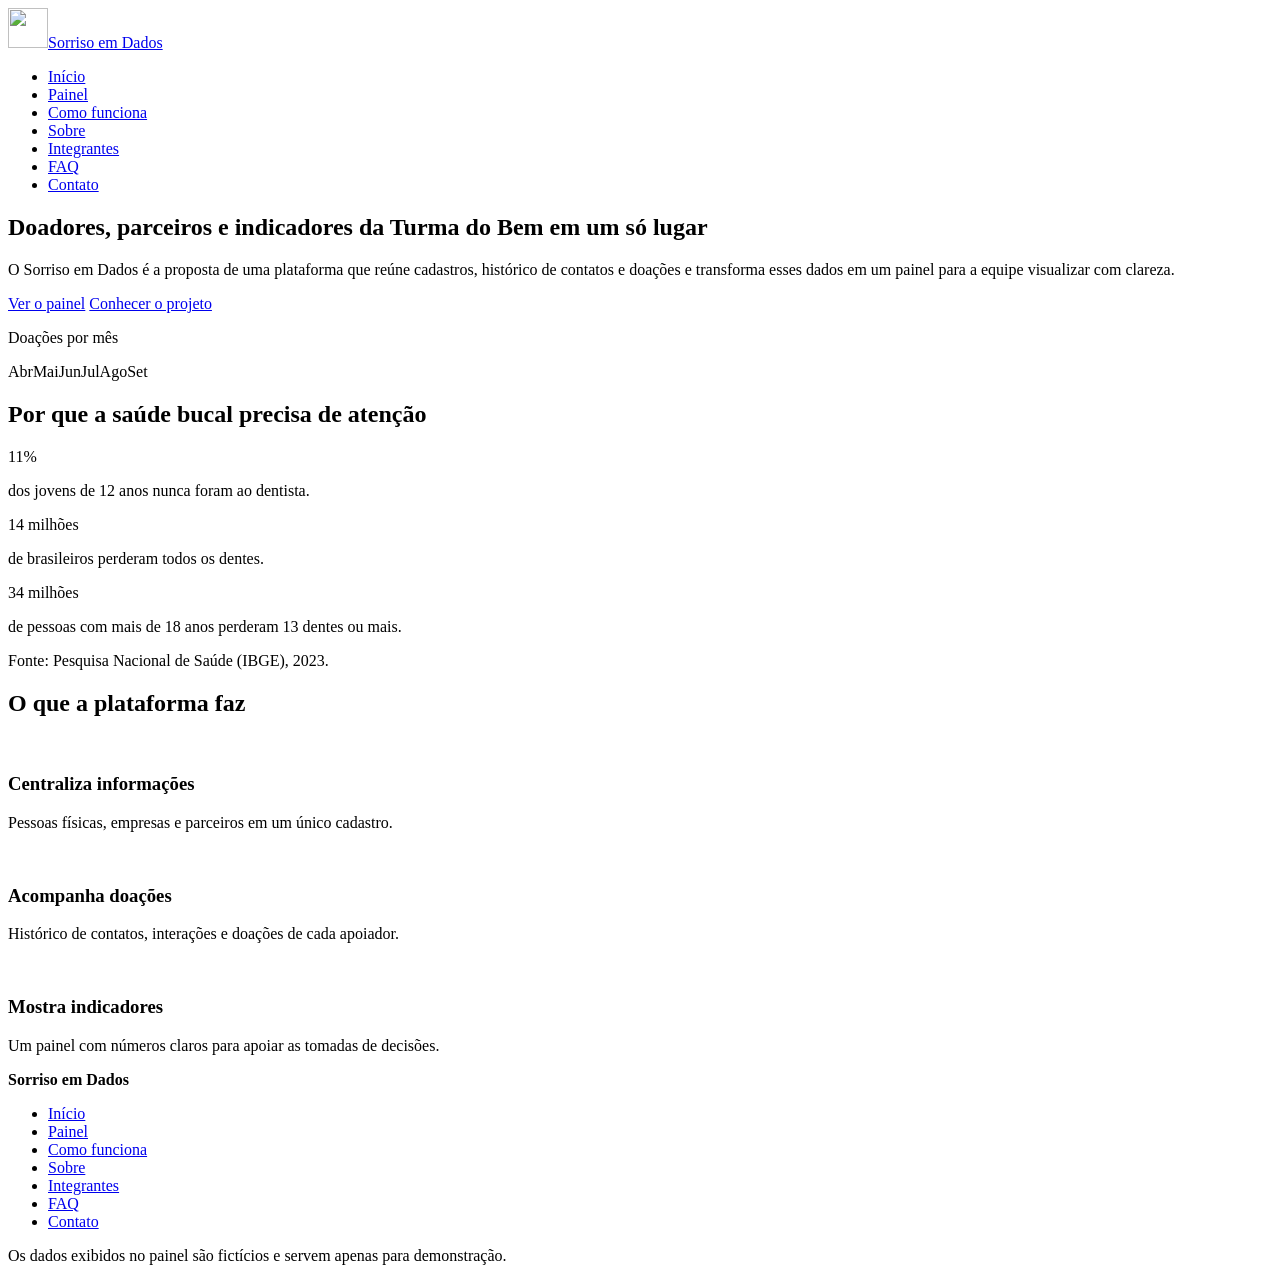
==== index.html @ 006eeec0 "Alteração da identidade visual" ====
<!DOCTYPE html>
<html lang="pt-BR">
    <head>
        <meta charset="UTF-8">
        <meta name="viewport" content="width=device-width, initial-scale=1.0">
        <meta name="description" content="Plataforma que centraliza doadores, parceiros e indicadores da Turma do Bem.">
        <title>Início - Sorriso em Dados</title>
        <link rel="icon" href="imagens/logo.svg" type="image/svg+xml">
        <link rel="stylesheet" href="css/style.css">
    </head>
    <body>
        <!-- Cabeçalho padrão (igual em todas as páginas) -->
        <header class="cabecalho">
            <div class="container cabecalho__interno">
                <a class="marca" href="index.html"><img src="imagens/logo.svg" alt="" width="40" height="40">Sorriso em Dados</a>
                <nav aria-label="Menu principal">
                    <ul class="menu__lista">
                        <li><a class="menu__link" href="index.html" aria-current="page">Início</a></li>
                        <li><a class="menu__link" href="dashboard.html">Painel</a></li>
                        <li><a class="menu__link" href="integracao.html">Como funciona</a></li>
                        <li><a class="menu__link" href="sobre.html">Sobre</a></li>
                        <li><a class="menu__link" href="integrantes.html">Integrantes</a></li>
                        <li><a class="menu__link" href="faq.html">FAQ</a></li>
                        <li><a class="menu__link" href="contato.html">Contato</a></li>
                    </ul>
                </nav>
            </div>
        </header>
        <main>
            <!-- Hero: apresentação do projeto -->
            <section class="hero" aria-labelledby="t-hero">
                <div class="container hero__conteudo">
                    <div>
                        <h1 id="t-hero">Doadores, parceiros e indicadores da Turma do Bem em um só lugar</h1>
                        <p class="hero__lead">O Sorriso em Dados é a proposta de uma plataforma que reúne cadastros, histórico de contatos e doações e transforma esses dados em um painel para a equipe visualizar com clareza.</p>
                        <div class="hero__acoes">
                            <a class="btn btn--primario" href="dashboard.html">Ver o painel</a>
                            <a class="btn btn--secundario" href="sobre.html">Conhecer o projeto</a>
                        </div>
                    </div>
                    <div class="previa" role="img" aria-label="Prévia ilustrativa do painel: gráfico de barras com doações por mês">
                        <p class="previa__titulo">Doações por mês</p>
                        <div class="barras">
                            <div class="barras__item pct-80"></div>
                            <div class="barras__item pct-75"></div>
                            <div class="barras__item pct-90"></div>
                            <div class="barras__item pct-85"></div>
                            <div class="barras__item pct-90"></div>
                            <div class="barras__item pct-95"></div>
                        </div>
                        <div class="rotulos"><span>Abr</span><span>Mai</span><span>Jun</span><span>Jul</span><span>Ago</span><span>Set</span></div>
                    </div>
                </div>
            </section>
            <!-- O desafio -->
            <section class="secao " aria-labelledby="t-desafio">
                <div class="container">
                    <h2 id="t-desafio">Por que a saúde bucal precisa de atenção</h2>
                    <div class="grade grade--3">
                        <article class="card"><span class="destaque">11%</span><p>dos jovens de 12 anos nunca foram ao dentista.</p></article>
                        <article class="card"><span class="destaque">14 milhões</span><p>de brasileiros perderam todos os dentes.</p></article>
                        <article class="card"><span class="destaque">34 milhões</span><p>de pessoas com mais de 18 anos perderam 13 dentes ou mais.</p></article>
                    </div>
                    <p>Fonte: Pesquisa Nacional de Saúde (IBGE), 2023.</p>
                </div>
            </section>
            <!-- O que a plataforma faz -->
            <section class="secao secao--menta" aria-labelledby="t-faz">
                <div class="container">
                    <h2 id="t-faz">O que a plataforma faz</h2>
                    <div class="grade grade--3">
                        <article class="card">
                            <img class="card__icone" src="imagens/icone-cadastro.svg" alt="">
                            <h3>Centraliza informações</h3>
                            <p>Pessoas físicas, empresas e parceiros em um único cadastro.</p>
                        </article><article class="card">
                            <img class="card__icone" src="imagens/icone-doacao.svg" alt="">
                            <h3>Acompanha doações</h3>
                            <p>Histórico de contatos, interações e doações de cada apoiador.</p>
                        </article><article class="card">
                            <img class="card__icone" src="imagens/icone-grafico.svg" alt="">
                            <h3>Mostra indicadores</h3>
                            <p>Um painel com números claros para apoiar as tomadas de decisões.</p>
                        </article>
                    </div>
                </div>
            </section>
        </main>
        <!-- Rodapé padrão (igual em todas as páginas) -->
        <footer class="rodape">
            <div class="container">
                <p><strong>Sorriso em Dados</strong></p>
                <ul class="rodape__lista">
                    <li><a href="index.html">Início</a></li>
                    <li><a href="dashboard.html">Painel</a></li>
                    <li><a href="integracao.html">Como funciona</a></li>
                    <li><a href="sobre.html">Sobre</a></li>
                    <li><a href="integrantes.html">Integrantes</a></li>
                    <li><a href="faq.html">FAQ</a></li>
                    <li><a href="contato.html">Contato</a></li>
                </ul>
                <p>Os dados exibidos no painel são fictícios e servem apenas para demonstração.</p>
            </div>
        </footer>
    </body>
</html>
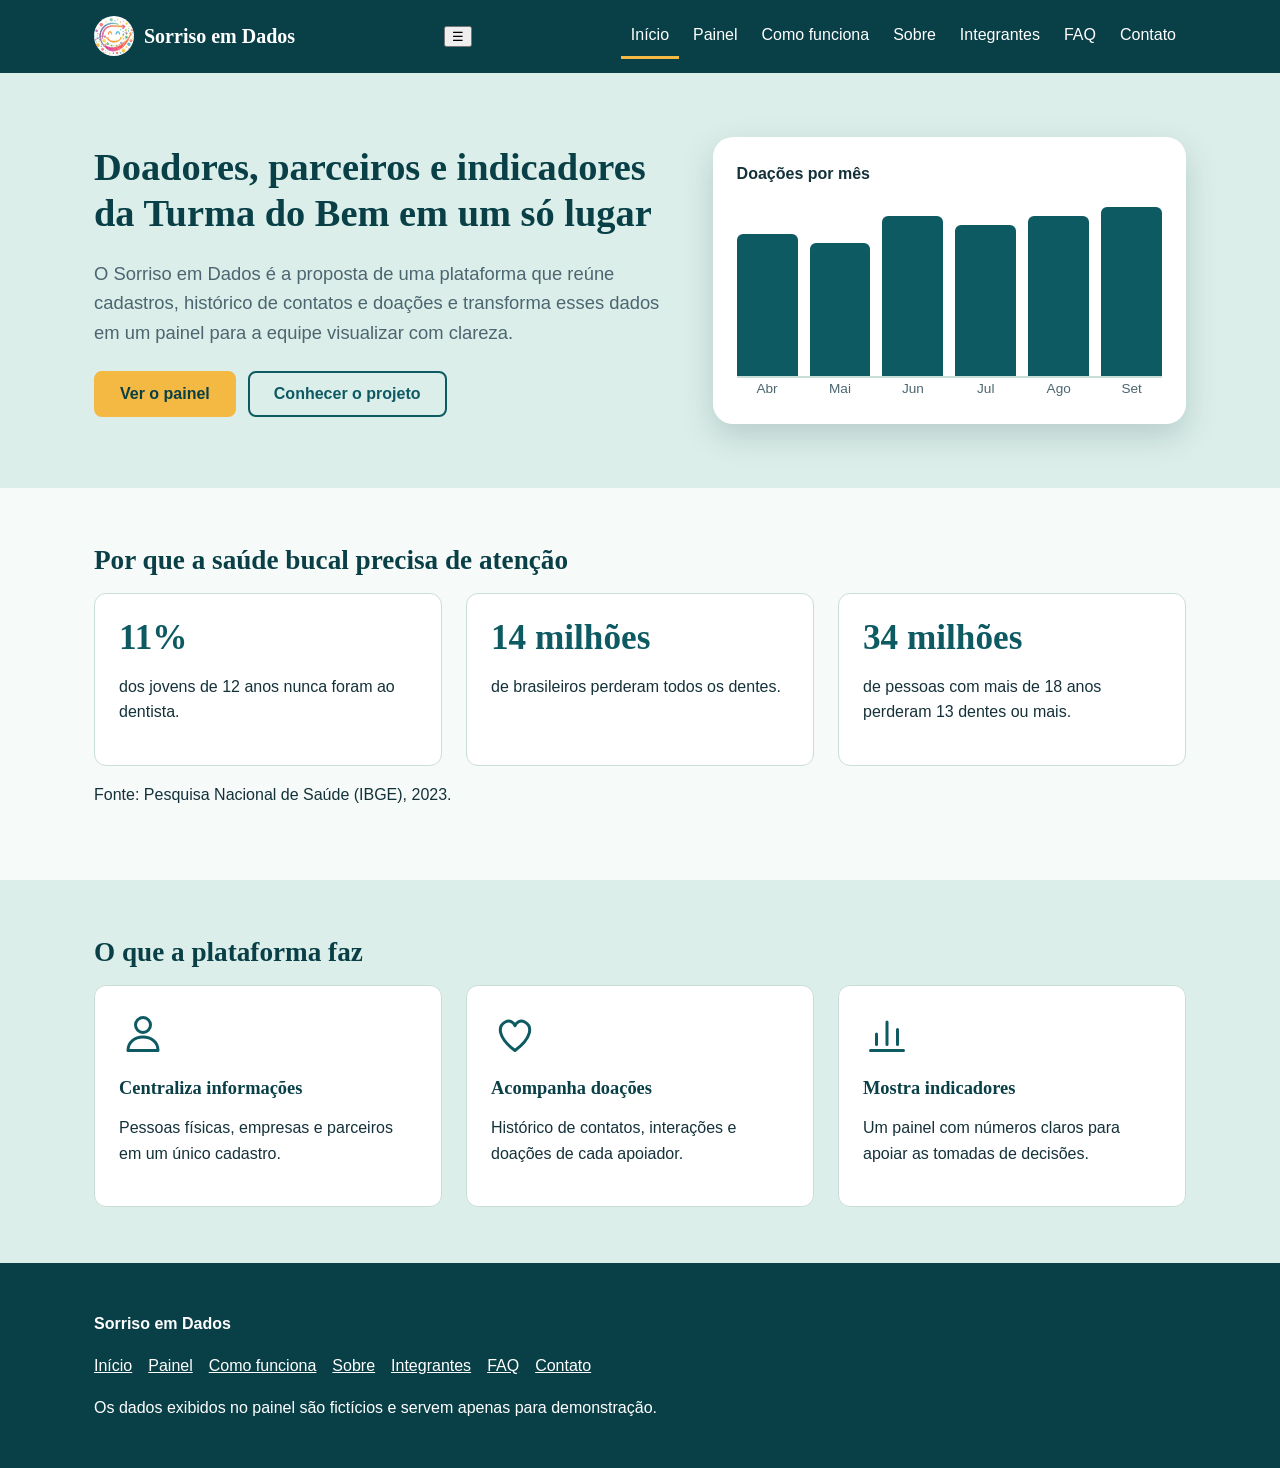
==== commit 0337b97a: "Adiciona botão do menu hambúrguer e link do script nas páginas" ====
--- a/index.html
+++ b/index.html
@@ -7,13 +7,19 @@
         <title>Início - Sorriso em Dados</title>
         <link rel="icon" href="imagens/logo.svg" type="image/svg+xml">
         <link rel="stylesheet" href="css/style.css">
+        <script src="js/script.js" defer></script>
     </head>
     <body>
         <!-- Cabeçalho padrão (igual em todas as páginas) -->
         <header class="cabecalho">
             <div class="container cabecalho__interno">
                 <a class="marca" href="index.html"><img src="imagens/logo.svg" alt="" width="40" height="40">Sorriso em Dados</a>
-                <nav aria-label="Menu principal">
+                <!-- Botão do menu hambúrguer (aparece só em telas menores) -->
+                <button class="menu__botao" type="button"
+                    aria-expanded="false"
+                    aria-controls="menu-principal"
+                    aria-label="Abrir menu">☰</button>
+                <nav id="menu-principal" aria-label="Menu principal">
                     <ul class="menu__lista">
                         <li><a class="menu__link" href="index.html" aria-current="page">Início</a></li>
                         <li><a class="menu__link" href="dashboard.html">Painel</a></li>
--- a/css/style.css
+++ b/css/style.css
@@ -0,0 +1,139 @@
+/* ==========================================================
+   style.css - Sorriso em Dados (Sprint 01, desktop)
+   1 Variáveis | 2 Base | 3 Layout | 4 Cabeçalho | 5 Botões
+   6 Cards | 7 Componentes | 8 Formulário | 9 Rodapé
+   10 Utilitários | 11 Media queries (992px e 1300px)
+   ========================================================== */
+
+/* ===== 1. Variáveis (paleta e tipografia) ===== */
+:root{--fundo:#F6FAF8;--branco:#fff;--primaria:#0E5A63;--escura:#093F46;--sol:#F4B942;--texto:#14313A;--suave:#4B6670;--menta:#DCEEE9;--borda:#C9DED8;--titulo:Georgia,"Times New Roman",serif;--corpo:"Segoe UI",Roboto,Arial,sans-serif}
+
+/* ===== 2. Base ===== */
+*,*::before,*::after{box-sizing:border-box}
+body{margin:0;font:1rem/1.6 var(--corpo);color:var(--texto);background:var(--fundo)}
+img{max-width:100%}
+h1,h2,h3{font-family:var(--titulo);line-height:1.2;margin:0 0 .6em;color:var(--escura)}
+h1{font-size:2.4rem}
+h2{font-size:1.7rem}
+h3{font-size:1.15rem}
+a{color:var(--primaria)}
+:focus-visible{outline:3px solid var(--primaria);outline-offset:3px}
+.cabecalho :focus-visible,.rodape :focus-visible{outline-color:var(--sol)}
+.sr-somente{position:absolute;left:-9999px}
+
+/* ===== 3. Layout ===== */
+.container{margin:0 auto;padding:0 24px}
+.secao{padding:56px 0}
+.secao--menta{background:var(--menta)}
+.grade{display:grid;gap:24px}
+.aviso{background:#FCEBC2;border-radius:8px;padding:10px 16px;font-size:.95rem}
+
+/* ===== 4. Cabeçalho e menu ===== */
+.cabecalho{background:var(--escura);color:#fff}
+.cabecalho__interno{display:flex;align-items:center;justify-content:space-between;padding-top:14px;padding-bottom:14px}
+.marca{display:flex;align-items:center;gap:10px;color:#fff;text-decoration:none;font:700 1.25rem var(--titulo)}
+.menu__lista{display:flex;gap:4px;margin:0;padding:0;list-style:none}
+.menu__link{display:block;padding:8px 10px;color:#fff;text-decoration:none;border-bottom:3px solid transparent}
+.menu__link:hover,.menu__link[aria-current="page"]{border-color:var(--sol)}
+
+/* ===== 5. Botões ===== */
+.btn{display:inline-block;padding:12px 24px;border:2px solid var(--primaria);border-radius:8px;font:700 1rem var(--corpo);text-decoration:none;cursor:pointer}
+.btn--primario{background:var(--sol);border-color:var(--sol);color:var(--escura)}
+.btn--secundario{background:transparent;color:var(--primaria)}
+
+/* ===== 6. Cards ===== */
+.card{background:var(--branco);border:1px solid var(--borda);border-radius:12px;padding:24px}
+.card__icone{width:48px;height:48px;margin-bottom:12px}
+.destaque{display:block;font:700 2.2rem var(--titulo);color:var(--primaria)}
+
+/* ===== 7. Componentes ===== */
+/* Hero e prévia do painel */
+.hero{background:var(--menta);padding:64px 0}
+.hero__conteudo{display:grid;gap:40px;align-items:center}
+.hero__lead{font-size:1.15rem;color:var(--suave)}
+.hero__acoes{display:flex;gap:12px;margin-top:24px}
+.previa{background:var(--branco);border-radius:20px;padding:24px;box-shadow:0 12px 32px rgba(9,63,70,.18)}
+.previa__titulo{margin:0 0 12px;font-weight:700}
+/* Gráfico de barras (só CSS) */
+.barras{display:flex;align-items:flex-end;gap:12px;height:180px;border-bottom:2px solid var(--borda)}
+.barras__item{flex:1;height:var(--pct);background:var(--primaria);border-radius:6px 6px 0 0}
+.rotulos{display:flex;gap:12px;font-size:.85rem;color:var(--suave)}
+.rotulos span{flex:1;text-align:center}
+/* Funil */
+.funil__linha{display:grid;grid-template-columns:130px 1fr 60px;align-items:center;gap:12px;margin-bottom:10px}
+.funil__barra{width:var(--pct);height:24px;background:var(--primaria);border-radius:6px}
+/* Fluxo em etapas */
+.fluxo{display:grid;gap:36px;margin:0;padding:0;list-style:none;counter-reset:etapa}
+.fluxo__etapa{position:relative;counter-increment:etapa}
+.fluxo__etapa::before{content:counter(etapa);display:flex;align-items:center;justify-content:center;width:36px;height:36px;margin-bottom:8px;border-radius:50%;background:var(--sol);font-weight:700;color:var(--escura)}
+/* Linha do tempo (roadmap) */
+.linha-tempo{margin:0;padding:0 0 0 24px;list-style:none;border-left:3px solid var(--borda)}
+.linha-tempo li{position:relative;margin-bottom:20px}
+.linha-tempo li::before{content:"";position:absolute;left:-33px;top:6px;width:14px;height:14px;border-radius:50%;background:var(--primaria)}
+.linha-tempo__atual::before{background:var(--sol)!important}
+/* Tabela e selos */
+.tabela{width:100%;border-collapse:collapse}
+.tabela th,.tabela td{padding:10px 12px;text-align:left;border-bottom:1px solid var(--borda)}
+.selo{padding:2px 10px;border-radius:99px;background:var(--menta);font-size:.85rem}
+.selo--pendente{background:#FCEBC2}
+/* Integrantes */
+.integrante{text-align:center}
+.integrante__foto{width:120px;height:120px;border-radius:50%;background:var(--menta)}
+.integrante__links{display:flex;justify-content:center;gap:12px}
+/* FAQ (details/summary, sem JavaScript) */
+.faq details{margin-bottom:12px;padding:16px 20px;background:var(--branco);border:1px solid var(--borda);border-radius:8px}
+.faq summary{font-weight:700;cursor:pointer}
+
+/* ===== 8. Formulário ===== */
+.formulario{display:grid;gap:16px}
+.formulario label{display:block;margin-bottom:4px;font-weight:600}
+.formulario input:not([type="checkbox"]),.formulario select,.formulario textarea{width:100%;padding:10px 12px;border:1px solid var(--suave);border-radius:6px;font:inherit}
+
+/* ===== 9. Rodapé ===== */
+.rodape{padding:32px 0;background:var(--escura);color:#fff}
+.rodape a{color:#fff}
+.rodape__lista{display:flex;flex-wrap:wrap;gap:16px;margin:12px 0;padding:0;list-style:none}
+
+/* ===== 10. Utilitários de porcentagem (barras e funil) ===== */
+.pct-5{--pct:5%}
+.pct-10{--pct:10%}
+.pct-15{--pct:15%}
+.pct-20{--pct:20%}
+.pct-25{--pct:25%}
+.pct-30{--pct:30%}
+.pct-35{--pct:35%}
+.pct-40{--pct:40%}
+.pct-45{--pct:45%}
+.pct-50{--pct:50%}
+.pct-55{--pct:55%}
+.pct-60{--pct:60%}
+.pct-65{--pct:65%}
+.pct-70{--pct:70%}
+.pct-75{--pct:75%}
+.pct-80{--pct:80%}
+.pct-85{--pct:85%}
+.pct-90{--pct:90%}
+.pct-95{--pct:95%}
+.pct-100{--pct:100%}
+
+/* ===== 11. Media queries ===== */
+/* Desktop (laptops e desktops, 992px ou mais) */
+@media (min-width:992px){
+.container{max-width:1140px}
+.grade--2{grid-template-columns:repeat(2,1fr)}
+.grade--3{grid-template-columns:repeat(3,1fr)}
+.grade--4{grid-template-columns:repeat(4,1fr)}
+.hero__conteudo{grid-template-columns:1.1fr .9fr}
+.fluxo{grid-template-columns:repeat(4,1fr)}
+.fluxo__etapa:not(:last-child)::after{content:"";position:absolute;top:14px;right:-24px;width:10px;height:10px;border-top:3px solid var(--primaria);border-right:3px solid var(--primaria);transform:rotate(45deg)}
+.grade--equipe{grid-template-columns:repeat(6,1fr)}
+.grade--equipe .integrante{grid-column:span 2}
+.grade--equipe .integrante:nth-child(4){grid-column:2/4}
+.grade--equipe .integrante:nth-child(5){grid-column:4/6}
+}
+/* Telas grandes (1300px ou mais) */
+@media (min-width:1300px){
+.container{max-width:1240px;padding:0 32px}
+h1{font-size:2.8rem}
+.secao{padding:72px 0}
+}
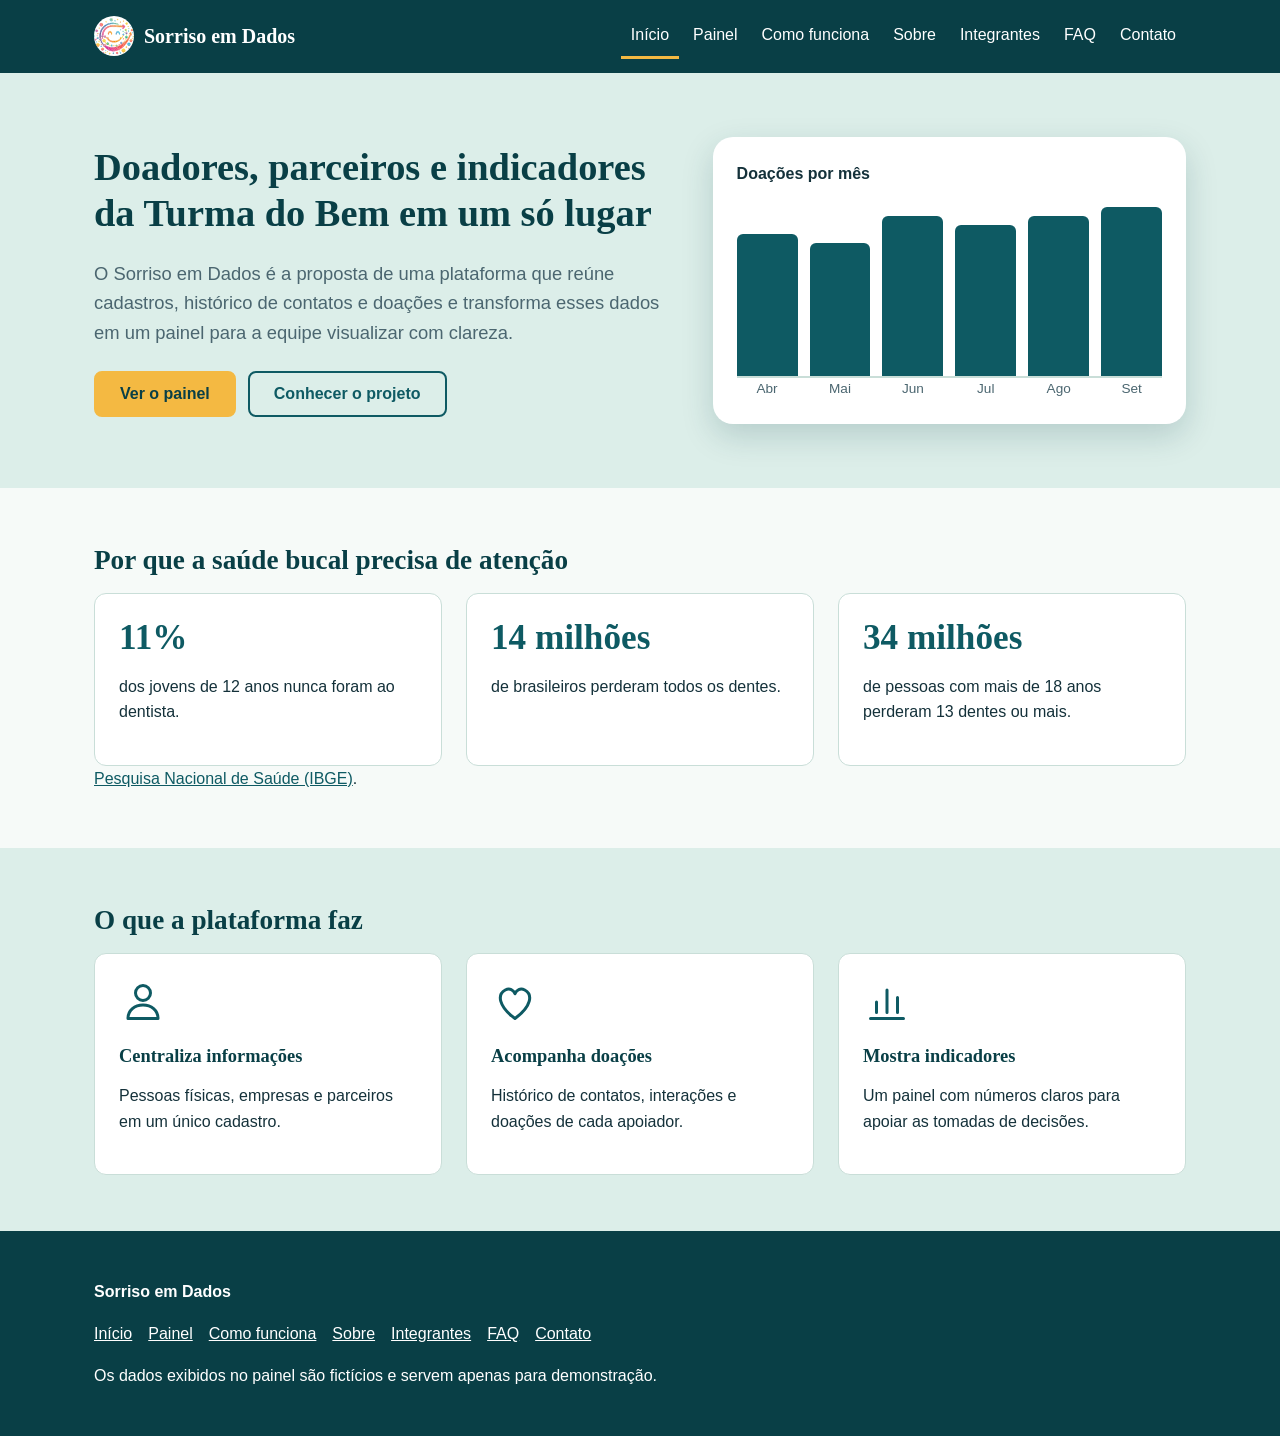
==== commit 36a75a2d: "Adiciona referência e link da fonte dos indicadores de saúde bucal" ====
--- a/index.html
+++ b/index.html
@@ -67,7 +67,7 @@
                         <article class="card"><span class="destaque">14 milhões</span><p>de brasileiros perderam todos os dentes.</p></article>
                         <article class="card"><span class="destaque">34 milhões</span><p>de pessoas com mais de 18 anos perderam 13 dentes ou mais.</p></article>
                     </div>
-                    <p>Fonte: Pesquisa Nacional de Saúde (IBGE), 2023.</p>
+                    <a href="https://www.ibge.gov.br/estatisticas/sociais/saude.html" target="_blank" rel="noopener noreferrer">Pesquisa Nacional de Saúde (IBGE)</a>.
                 </div>
             </section>
             <!-- O que a plataforma faz -->
--- a/css/style.css
+++ b/css/style.css
@@ -13,7 +13,7 @@
 body{margin:0;font:1rem/1.6 var(--corpo);color:var(--texto);background:var(--fundo)}
 img{max-width:100%}
 h1,h2,h3{font-family:var(--titulo);line-height:1.2;margin:0 0 .6em;color:var(--escura)}
-h1{font-size:2.4rem}
+h1{font-size:2rem}
 h2{font-size:1.7rem}
 h3{font-size:1.15rem}
 a{color:var(--primaria)}
@@ -30,11 +30,16 @@
 
 /* ===== 4. Cabeçalho e menu ===== */
 .cabecalho{background:var(--escura);color:#fff}
-.cabecalho__interno{display:flex;align-items:center;justify-content:space-between;padding-top:14px;padding-bottom:14px}
+.cabecalho__interno{display:flex;flex-wrap:wrap;align-items:center;justify-content:space-between;padding-top:14px;padding-bottom:14px}
 .marca{display:flex;align-items:center;gap:10px;color:#fff;text-decoration:none;font:700 1.25rem var(--titulo)}
-.menu__lista{display:flex;gap:4px;margin:0;padding:0;list-style:none}
+.menu__lista{display:flex;flex-direction:column;gap:4px;margin:0;padding:0;list-style:none}
 .menu__link{display:block;padding:8px 10px;color:#fff;text-decoration:none;border-bottom:3px solid transparent}
 .menu__link:hover,.menu__link[aria-current="page"]{border-color:var(--sol)}
+
+/* Botão hambúrguer (visível só em mobile e tablets) */
+.menu__botao{display:block;background:none;border:2px solid #fff;border-radius:8px;color:#fff;font-size:1.5rem;line-height:1;padding:6px 12px;cursor:pointer}
+#menu-principal{display:none;width:100%}
+#menu-principal.aberto{display:block}
 
 /* ===== 5. Botões ===== */
 .btn{display:inline-block;padding:12px 24px;border:2px solid var(--primaria);border-radius:8px;font:700 1rem var(--corpo);text-decoration:none;cursor:pointer}
@@ -56,7 +61,7 @@
 .previa__titulo{margin:0 0 12px;font-weight:700}
 /* Gráfico de barras (só CSS) */
 .barras{display:flex;align-items:flex-end;gap:12px;height:180px;border-bottom:2px solid var(--borda)}
-.barras__item{flex:1;height:var(--pct);background:var(--primaria);border-radius:6px 6px 0 0}
+.barras__item{display:flex;flex:1;justify-content:center;height:var(--pct);padding-top:6px;background:var(--primaria);border-radius:6px 6px 0 0;color:#fff;font-size:.85rem;font-weight:700}
 .rotulos{display:flex;gap:12px;font-size:.85rem;color:var(--suave)}
 .rotulos span{flex:1;text-align:center}
 /* Funil */
@@ -76,6 +81,10 @@
 .tabela th,.tabela td{padding:10px 12px;text-align:left;border-bottom:1px solid var(--borda)}
 .selo{padding:2px 10px;border-radius:99px;background:var(--menta);font-size:.85rem}
 .selo--pendente{background:#FCEBC2}
+/* Filtros da tabela */
+.filtros{display:flex;flex-wrap:wrap;gap:8px;margin-bottom:16px}
+.filtro{padding:8px 16px;border:2px solid var(--primaria);border-radius:99px;background:var(--branco);color:var(--primaria);font:600 .95rem var(--corpo);cursor:pointer}
+.filtro--ativo{background:var(--primaria);color:#fff}
 /* Integrantes */
 .integrante{text-align:center}
 .integrante__foto{width:120px;height:120px;border-radius:50%;background:var(--menta)}
@@ -88,6 +97,10 @@
 .formulario{display:grid;gap:16px}
 .formulario label{display:block;margin-bottom:4px;font-weight:600}
 .formulario input:not([type="checkbox"]),.formulario select,.formulario textarea{width:100%;padding:10px 12px;border:1px solid var(--suave);border-radius:6px;font:inherit}
+/* Validação: mensagens e destaque de erro */
+.formulario__erro{display:block;min-height:1.2em;margin-top:4px;font-size:.9rem;color:#B3261E}
+.formulario input.campo--erro,.formulario textarea.campo--erro{border-color:#B3261E;border-width:2px}
+.formulario__sucesso{margin:0;font-weight:600;color:#1E6B34}
 
 /* ===== 9. Rodapé ===== */
 .rodape{padding:32px 0;background:var(--escura);color:#fff}
@@ -95,20 +108,9 @@
 .rodape__lista{display:flex;flex-wrap:wrap;gap:16px;margin:12px 0;padding:0;list-style:none}
 
 /* ===== 10. Utilitários de porcentagem (barras e funil) ===== */
-.pct-5{--pct:5%}
-.pct-10{--pct:10%}
-.pct-15{--pct:15%}
 .pct-20{--pct:20%}
-.pct-25{--pct:25%}
-.pct-30{--pct:30%}
 .pct-35{--pct:35%}
-.pct-40{--pct:40%}
-.pct-45{--pct:45%}
-.pct-50{--pct:50%}
-.pct-55{--pct:55%}
 .pct-60{--pct:60%}
-.pct-65{--pct:65%}
-.pct-70{--pct:70%}
 .pct-75{--pct:75%}
 .pct-80{--pct:80%}
 .pct-85{--pct:85%}
@@ -117,8 +119,31 @@
 .pct-100{--pct:100%}
 
 /* ===== 11. Media queries ===== */
+/* Mobile (até 480px) */
+@media (max-width:480px){
+.container{padding:0 16px}
+.secao{padding:40px 0}
+.hero{padding:40px 0}
+.hero__acoes{flex-direction:column}
+.hero__acoes .btn{text-align:center}
+.funil__linha{grid-template-columns:90px 1fr 48px}
+.barras{gap:6px}
+.rotulos{gap:6px;font-size:.75rem}
+.tabela{font-size:.85rem}
+.tabela th,.tabela td{padding:8px}
+}
+/* Tablet (768px ou mais) */
+@media (min-width:768px){
+h1{font-size:2.4rem}
+.grade--2,.grade--3,.grade--4{grid-template-columns:repeat(2,1fr)}
+.fluxo{grid-template-columns:repeat(2,1fr)}
+.grade--equipe{grid-template-columns:repeat(2,1fr)}
+}
 /* Desktop (laptops e desktops, 992px ou mais) */
 @media (min-width:992px){
+.menu__botao{display:none}
+#menu-principal{display:block;width:auto}
+.menu__lista{flex-direction:row}   
 .container{max-width:1140px}
 .grade--2{grid-template-columns:repeat(2,1fr)}
 .grade--3{grid-template-columns:repeat(3,1fr)}
